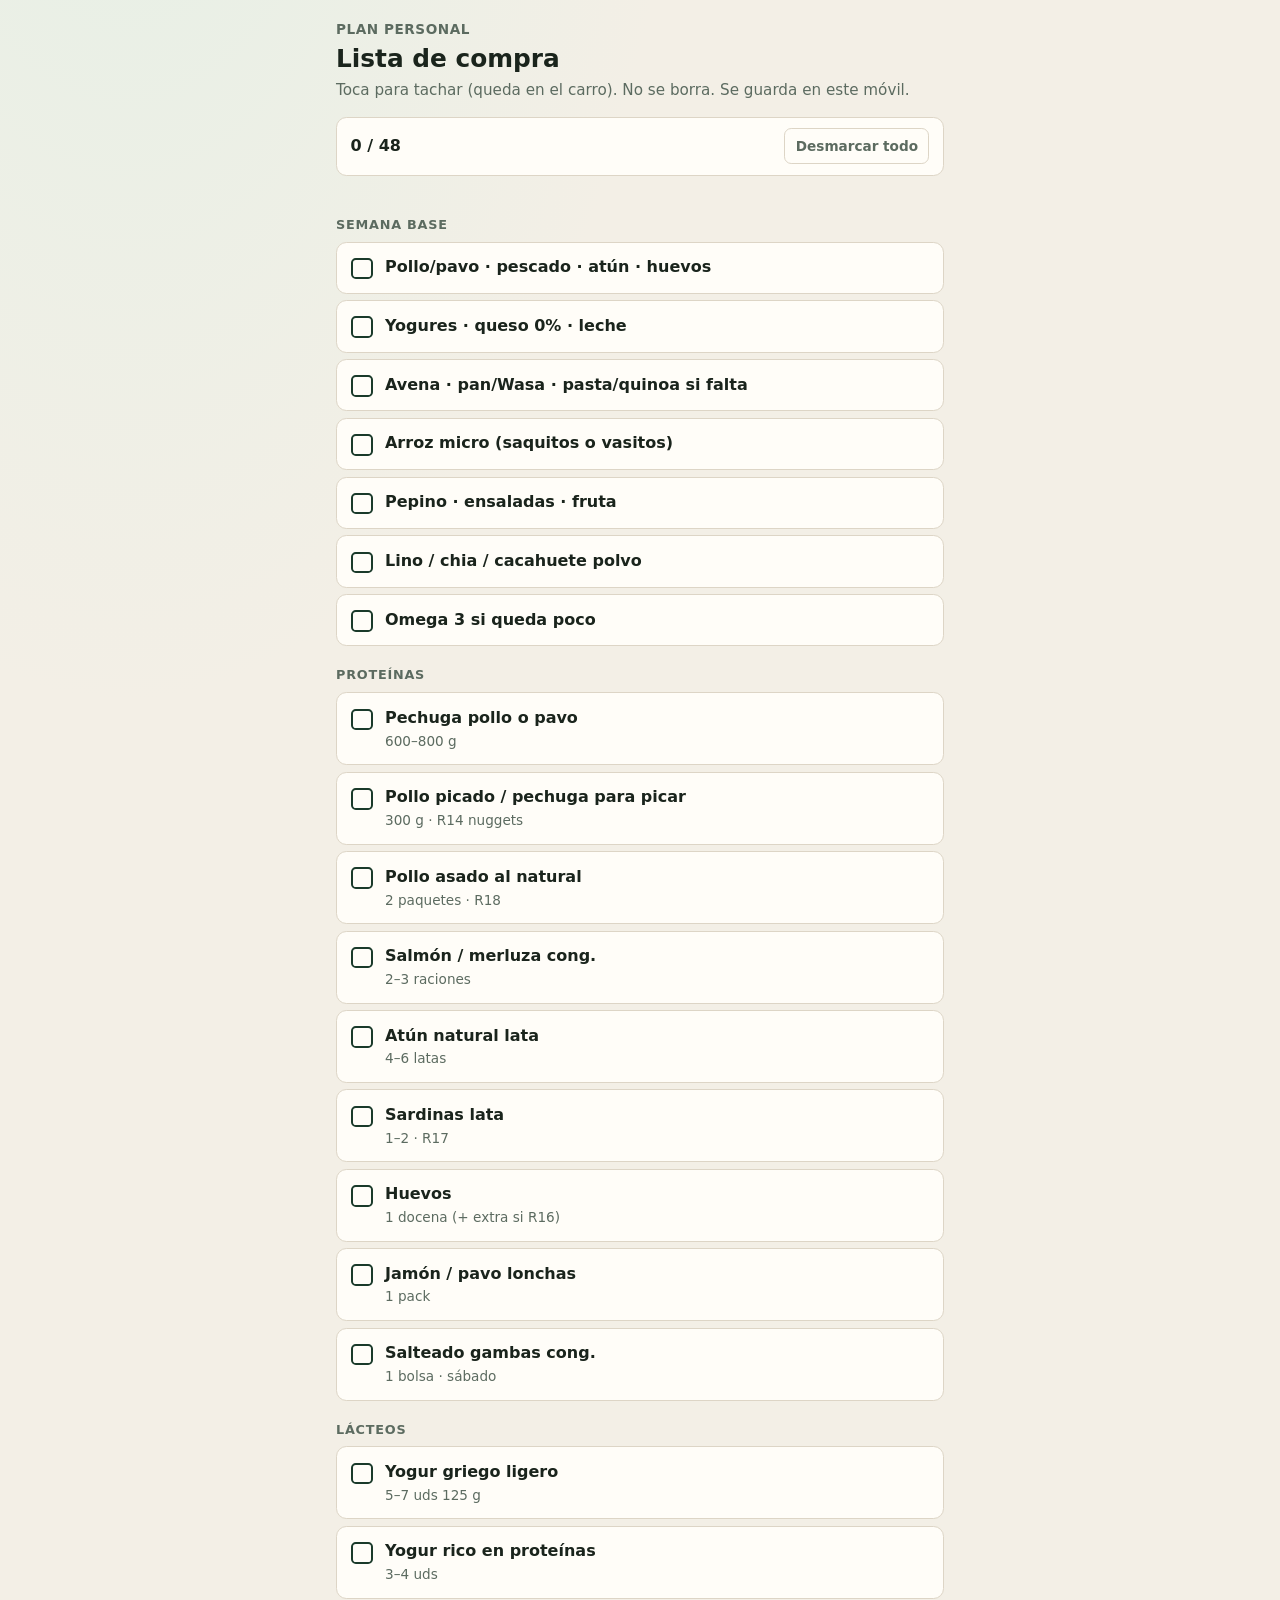
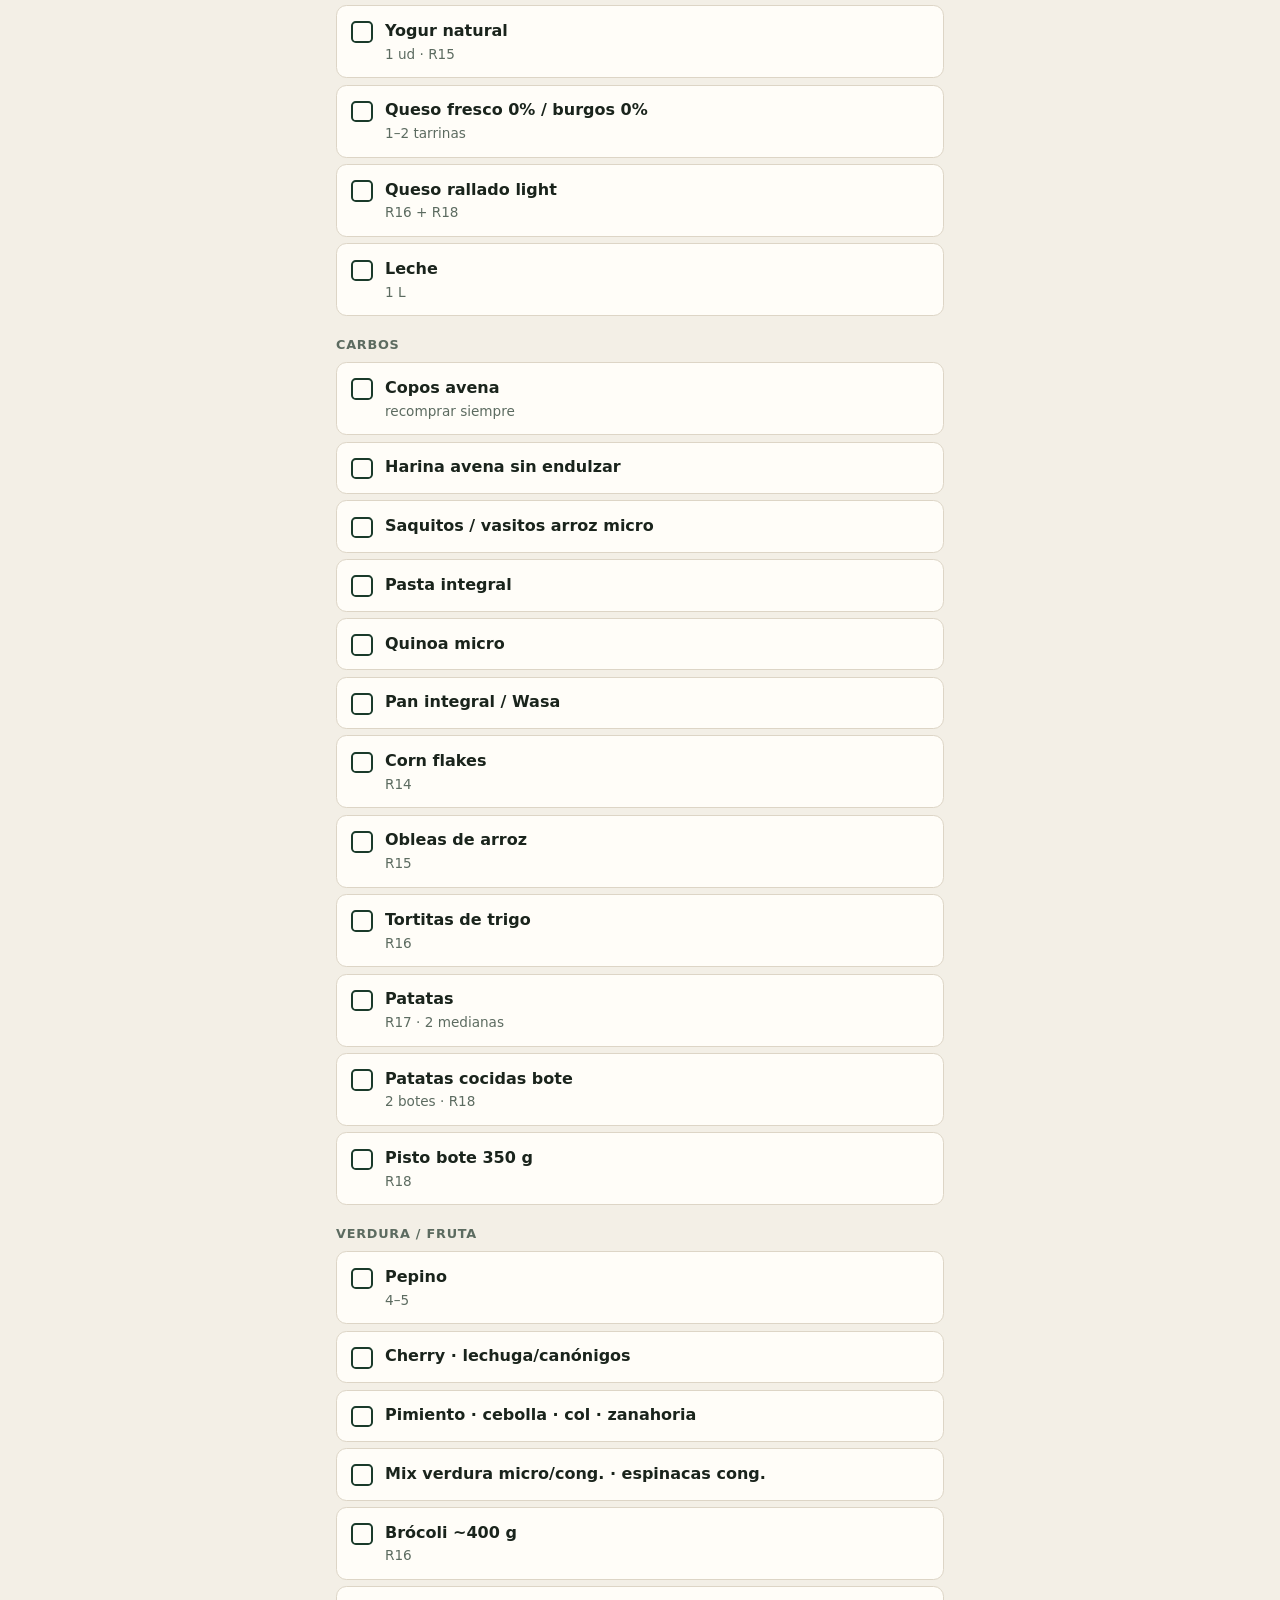
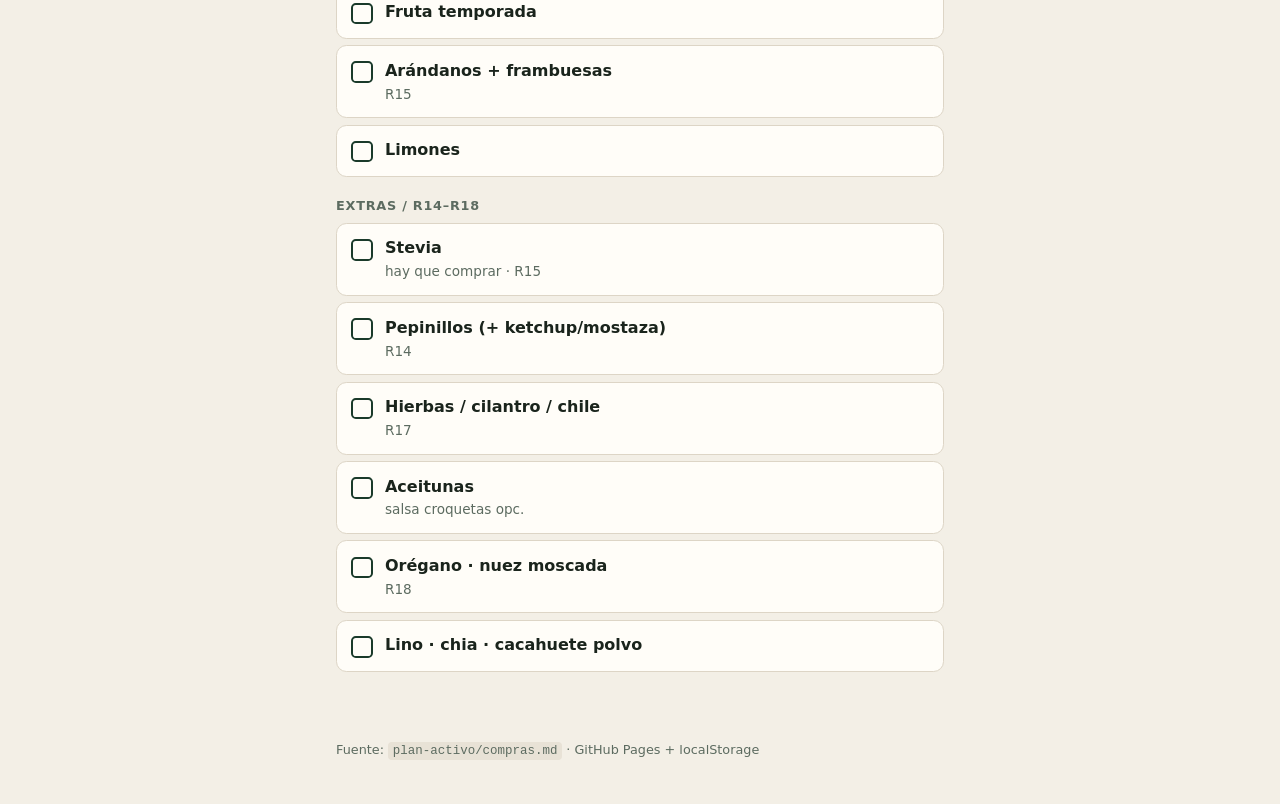
==== docs/compras.html @ 6350624b "Add active meal plan, interactive shopping checklist, and reorganize archives. Publish plan-activo/r" ====
<!DOCTYPE html>
<html lang="es">
<head>
  <meta charset="utf-8" />
  <meta name="viewport" content="width=device-width, initial-scale=1, viewport-fit=cover" />
  <meta name="theme-color" content="#1a3a2a" />
  <title>Lista de compra — plan personal</title>
  <link rel="stylesheet" href="styles.css" />
</head>
<body>
  <header class="top">
    <p class="brand"><a href="index.html">Plan personal</a></p>
    <h1>Lista de compra</h1>
    <p class="sub">Toca para tachar (queda en el carro). No se borra. Se guarda en este móvil.</p>
    <div class="bar">
      <span id="progress">0 / 0</span>
      <button type="button" id="btn-reset" class="ghost">Desmarcar todo</button>
    </div>
  </header>

  <main id="list"></main>

  <footer class="foot">
    <p>Fuente: <code>plan-activo/compras.md</code> · GitHub Pages + localStorage</p>
  </footer>

  <script src="compras-data.js"></script>
  <script src="compras-app.js"></script>
</body>
</html>
---- docs/styles.css ----
:root {
  --bg: #f3efe6;
  --ink: #1a241c;
  --muted: #5c6b60;
  --card: #fffdf8;
  --accent: #1a3a2a;
  --accent-soft: #d8e8dc;
  --done: #6b7a6e;
  --line: #ddd5c6;
  --tap: 3rem;
}

* { box-sizing: border-box; }

body {
  margin: 0;
  font-family: "Segoe UI", system-ui, sans-serif;
  background:
    radial-gradient(ellipse 80% 50% at 10% -10%, #e4f0e6 0%, transparent 55%),
    var(--bg);
  color: var(--ink);
  line-height: 1.4;
  min-height: 100dvh;
}

a { color: var(--accent); }

.top {
  padding: 1.25rem 1rem 0.75rem;
  max-width: 40rem;
  margin: 0 auto;
}

.brand {
  margin: 0 0 0.35rem;
  font-size: 0.85rem;
  letter-spacing: 0.04em;
  text-transform: uppercase;
  color: var(--muted);
}

.brand a { text-decoration: none; color: inherit; font-weight: 600; }

h1 {
  margin: 0 0 0.4rem;
  font-size: 1.55rem;
  line-height: 1.15;
}

.sub {
  margin: 0 0 1rem;
  color: var(--muted);
  font-size: 0.95rem;
}

.bar {
  display: flex;
  align-items: center;
  justify-content: space-between;
  gap: 0.75rem;
  padding: 0.65rem 0.85rem;
  background: var(--card);
  border: 1px solid var(--line);
  border-radius: 0.65rem;
  font-weight: 600;
}

button.ghost {
  appearance: none;
  border: 1px solid var(--line);
  background: transparent;
  color: var(--muted);
  font: inherit;
  font-size: 0.85rem;
  padding: 0.4rem 0.65rem;
  border-radius: 0.45rem;
  min-height: 2.25rem;
}

button.ghost:active { background: var(--accent-soft); }

#list {
  max-width: 40rem;
  margin: 0 auto;
  padding: 0.5rem 1rem 3rem;
}

.section {
  margin: 1.25rem 0 0.5rem;
}

.section h2 {
  margin: 0 0 0.5rem;
  font-size: 0.8rem;
  text-transform: uppercase;
  letter-spacing: 0.06em;
  color: var(--muted);
}

.item {
  display: flex;
  align-items: flex-start;
  gap: 0.75rem;
  width: 100%;
  text-align: left;
  padding: 0.85rem 0.9rem;
  min-height: var(--tap);
  margin: 0 0 0.4rem;
  border: 1px solid var(--line);
  border-radius: 0.65rem;
  background: var(--card);
  font: inherit;
  color: inherit;
  cursor: pointer;
  -webkit-tap-highlight-color: transparent;
}

.item:active { transform: scale(0.99); }

.item .box {
  flex: 0 0 1.35rem;
  width: 1.35rem;
  height: 1.35rem;
  margin-top: 0.1rem;
  border: 2px solid var(--accent);
  border-radius: 0.3rem;
  display: grid;
  place-items: center;
  font-size: 0.85rem;
  line-height: 1;
}

.item .text { flex: 1; }
.item .name { font-weight: 600; display: block; }
.item .meta {
  display: block;
  font-size: 0.85rem;
  color: var(--muted);
  margin-top: 0.15rem;
}

.item.done {
  background: #eef2ef;
  border-color: #cfd8d1;
}

.item.done .name,
.item.done .meta {
  text-decoration: line-through;
  color: var(--done);
}

.item.done .box {
  background: var(--accent);
  color: #fff;
  border-color: var(--accent);
}

.cards {
  max-width: 40rem;
  margin: 0 auto;
  padding: 0.5rem 1rem 2rem;
  display: grid;
  gap: 0.65rem;
}

.card {
  display: block;
  padding: 1rem 1.1rem;
  background: var(--card);
  border: 1px solid var(--line);
  border-radius: 0.75rem;
  text-decoration: none;
  color: inherit;
}

.card.primary {
  background: var(--accent);
  color: #f5faf6;
  border-color: var(--accent);
}

.card.primary span { color: #c5d9cc; }

.card strong { display: block; font-size: 1.1rem; margin-bottom: 0.25rem; }
.card span { color: var(--muted); font-size: 0.9rem; }

.foot {
  max-width: 40rem;
  margin: 0 auto;
  padding: 0 1rem 2rem;
  color: var(--muted);
  font-size: 0.8rem;
}

.foot code {
  font-size: 0.78rem;
  background: #e8e2d6;
  padding: 0.1rem 0.3rem;
  border-radius: 0.25rem;
}
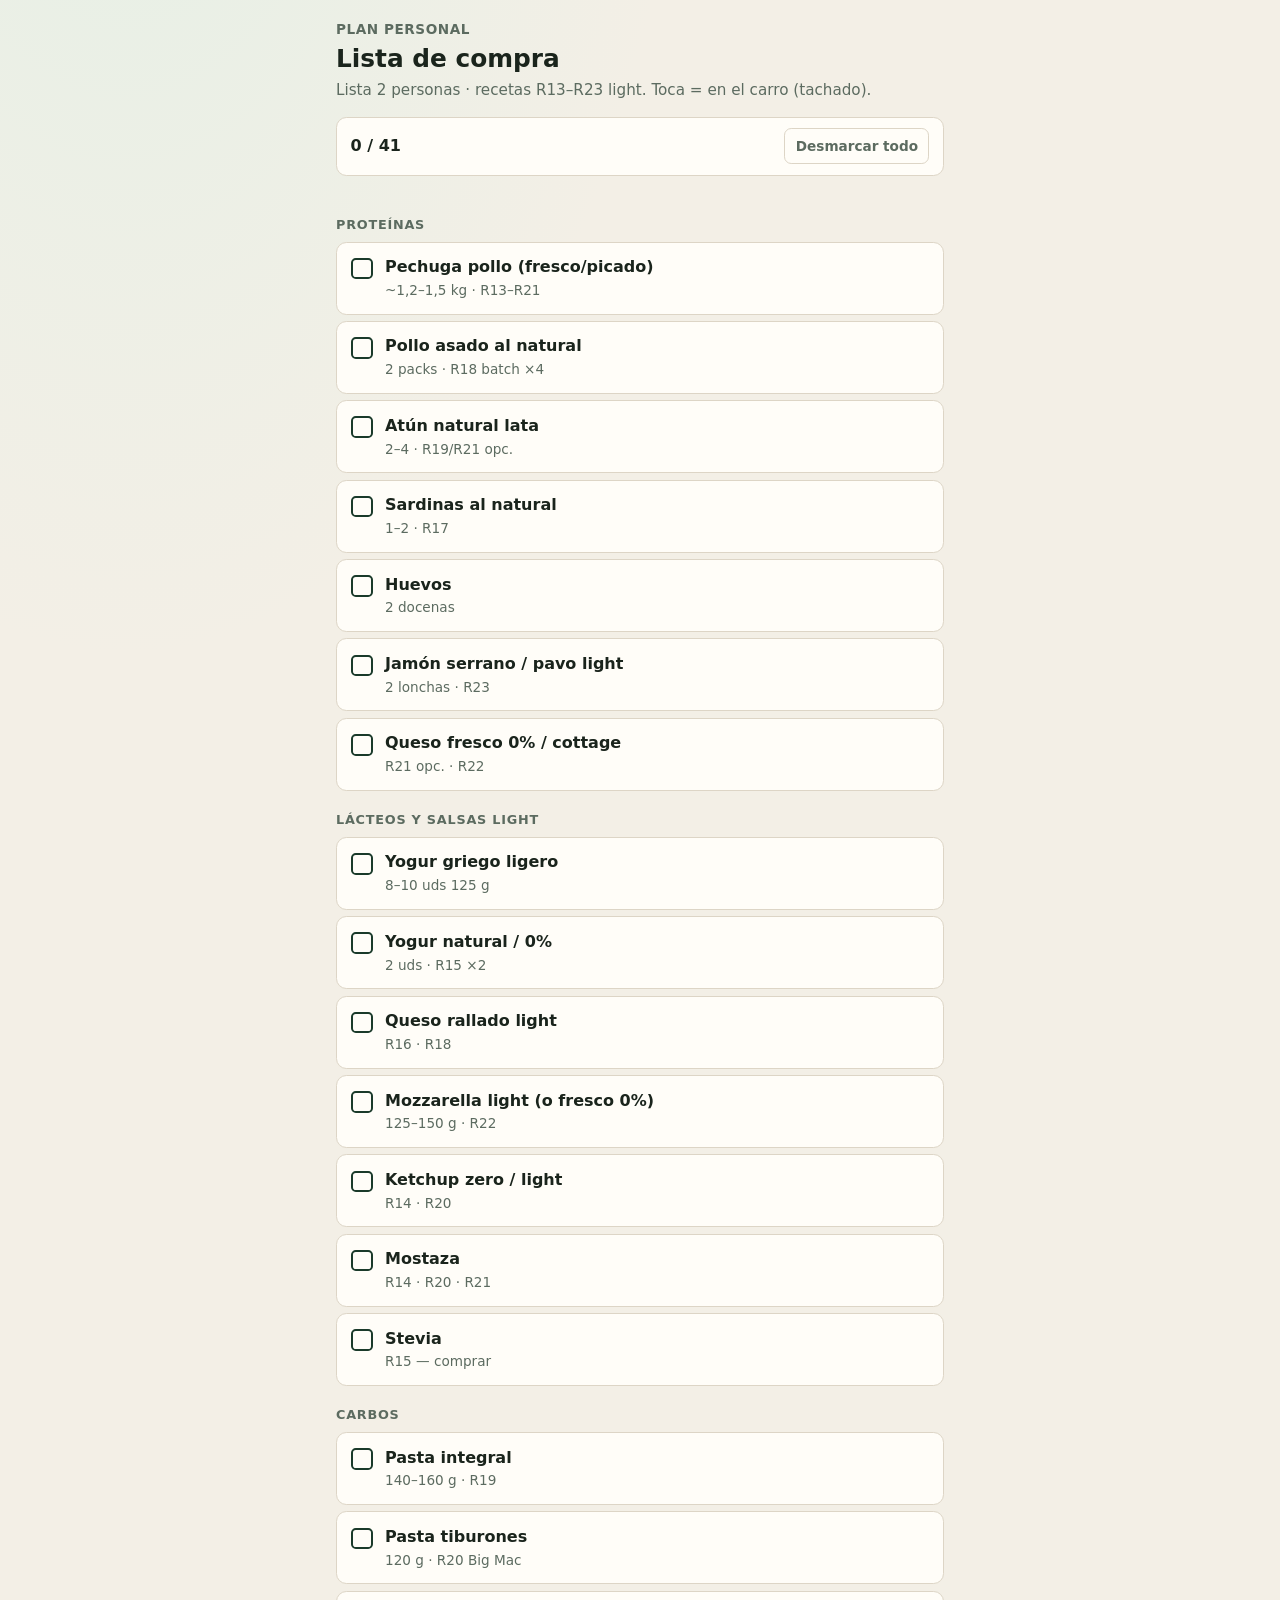
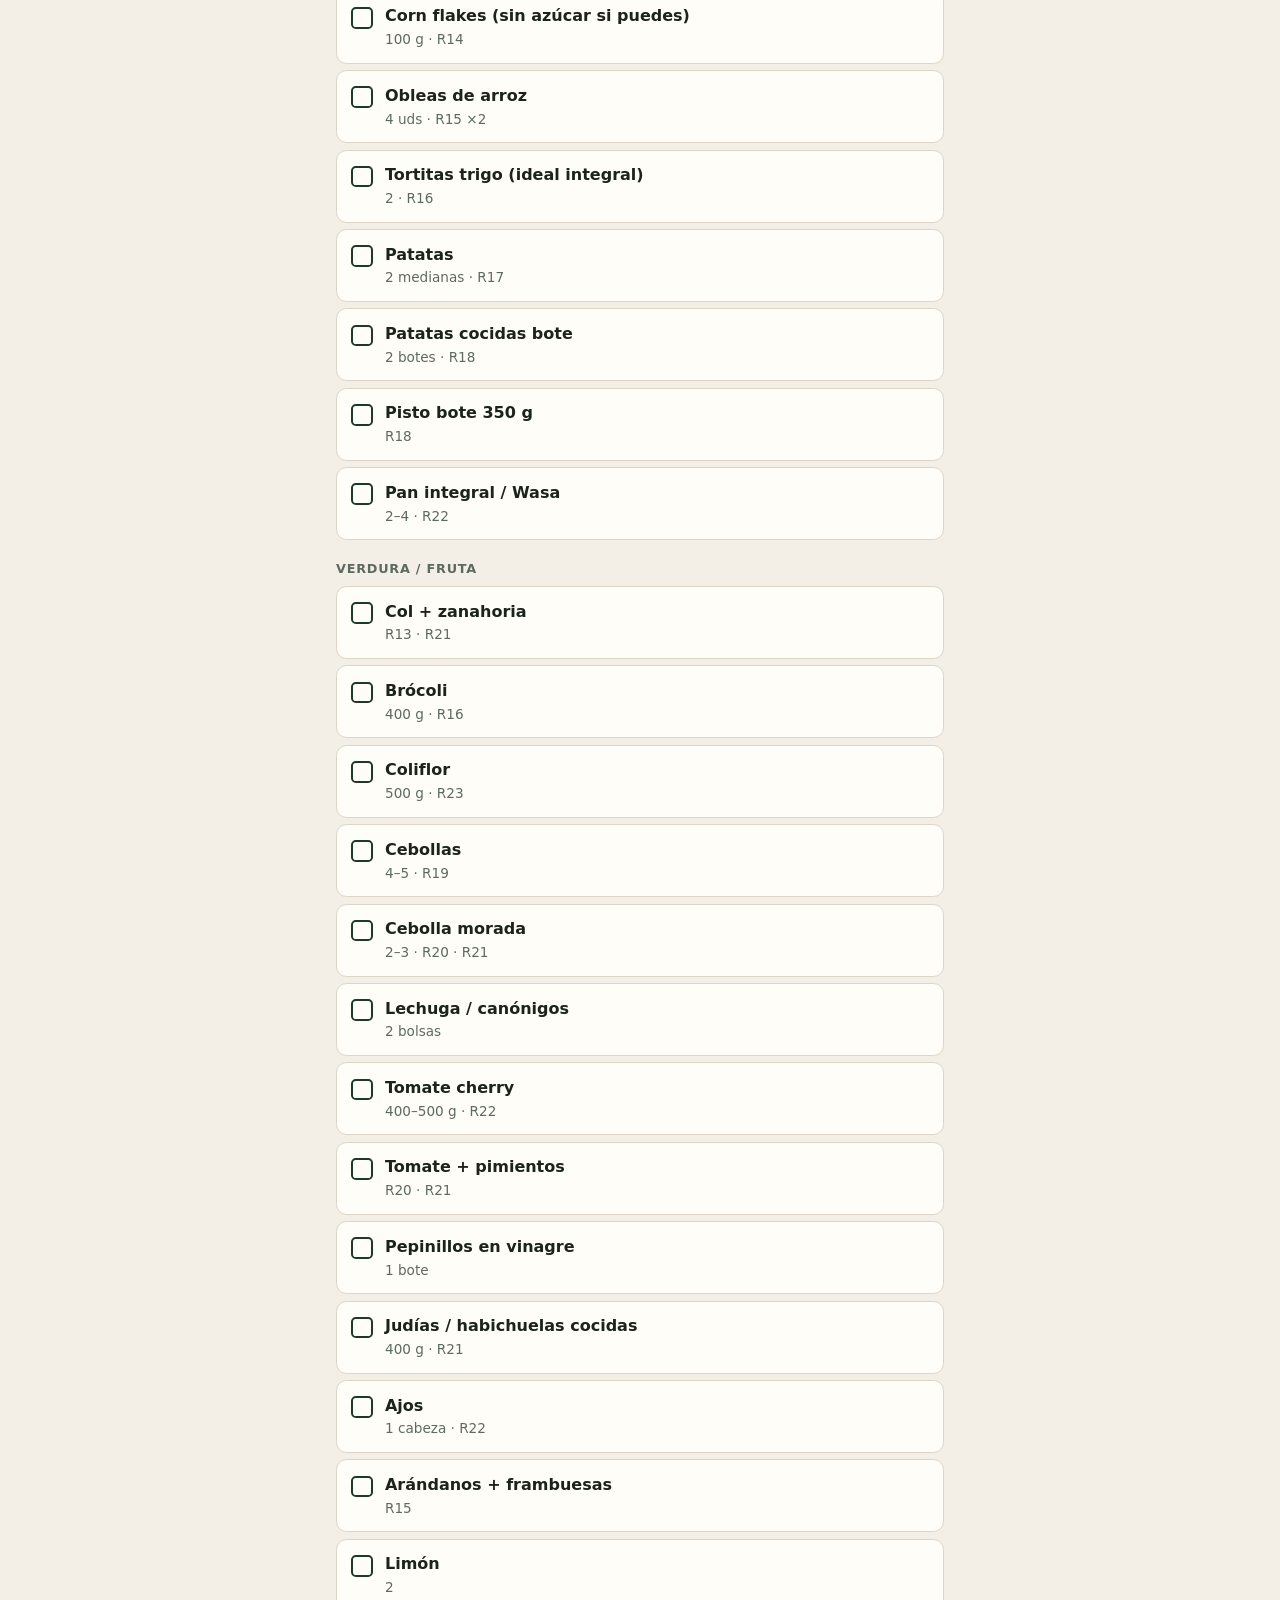
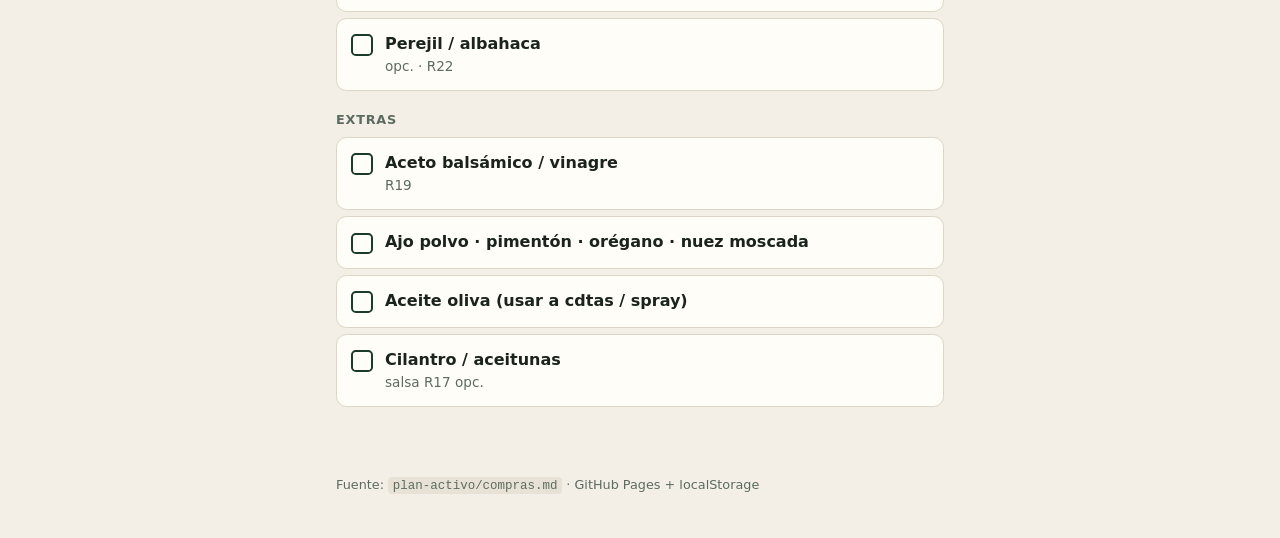
==== commit a3a03bf7: "Add light recipes R20–R23 and 2-person shopping checklist for R13–R23. Healthy swaps across R13–R23 " ====
--- a/docs/compras.html
+++ b/docs/compras.html
@@ -11,7 +11,7 @@
   <header class="top">
     <p class="brand"><a href="index.html">Plan personal</a></p>
     <h1>Lista de compra</h1>
-    <p class="sub">Toca para tachar (queda en el carro). No se borra. Se guarda en este móvil.</p>
+    <p class="sub">Lista 2 personas · recetas R13–R23 light. Toca = en el carro (tachado).</p>
     <div class="bar">
       <span id="progress">0 / 0</span>
       <button type="button" id="btn-reset" class="ghost">Desmarcar todo</button>
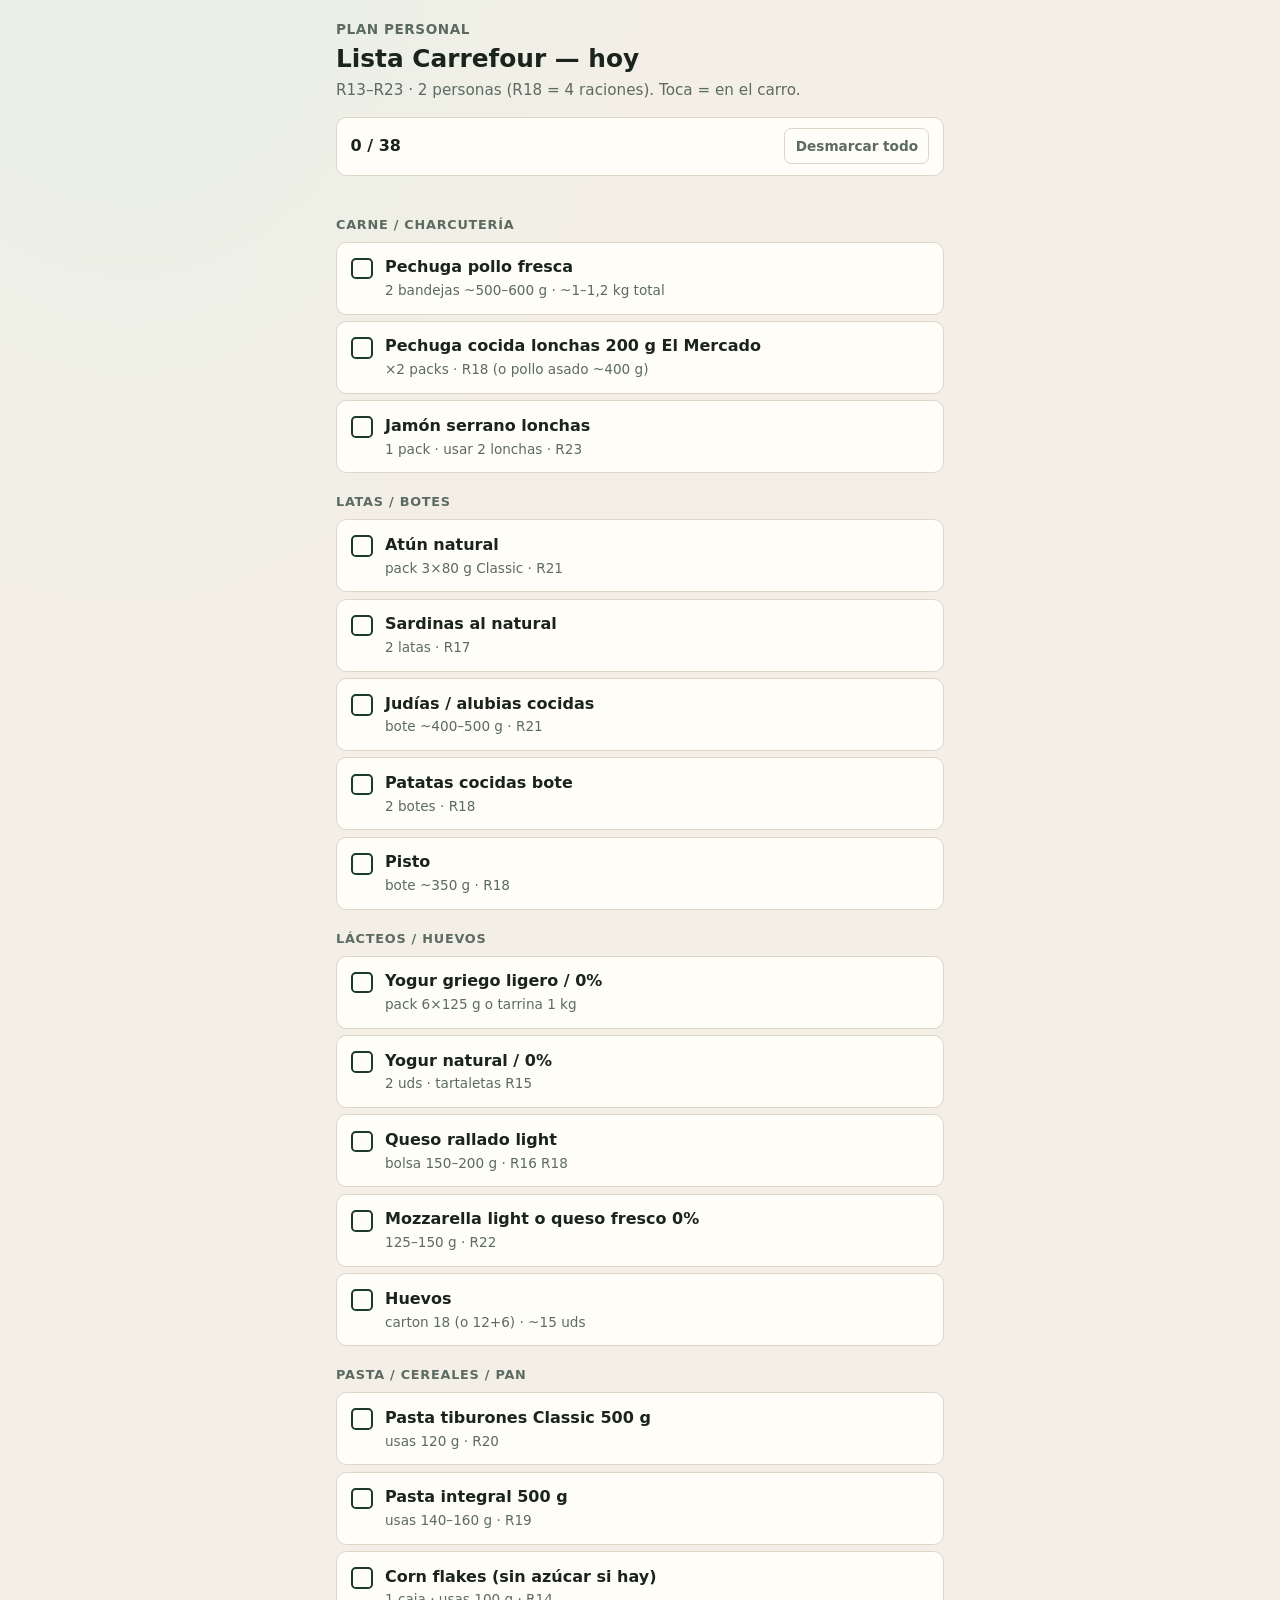
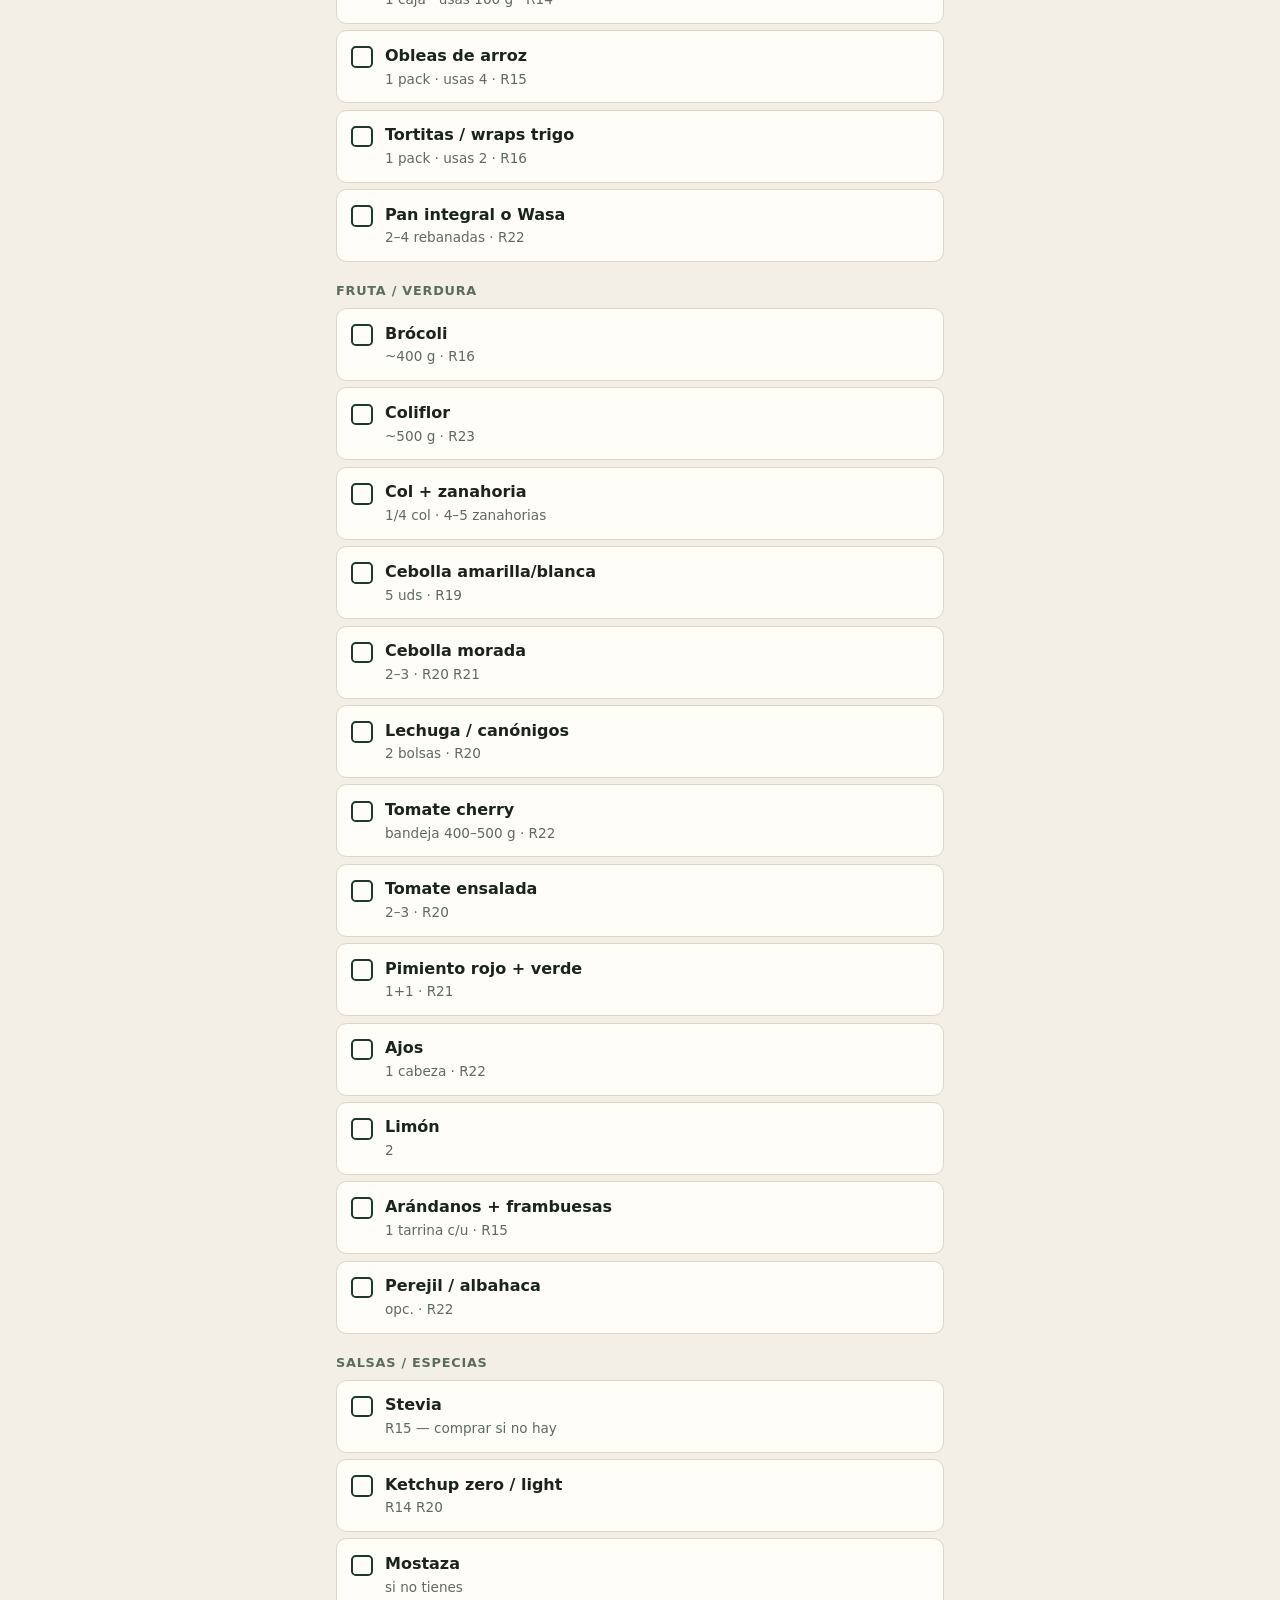
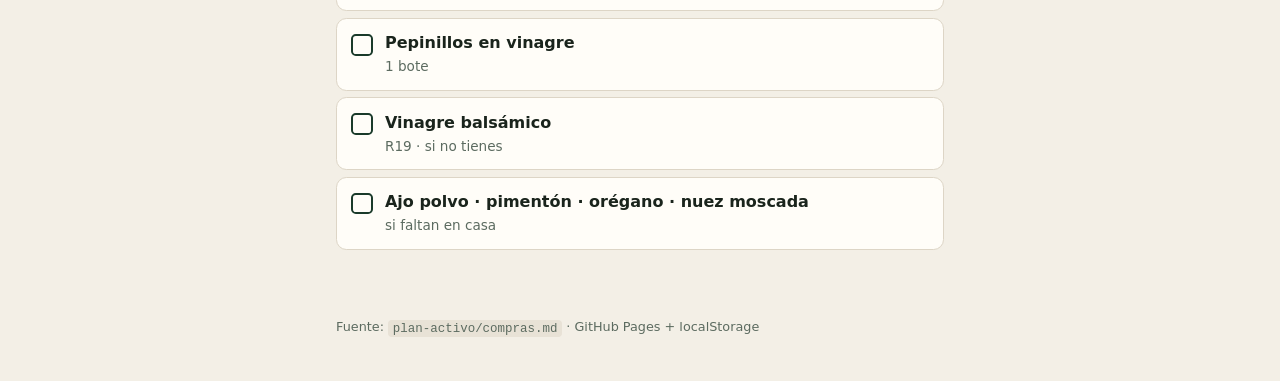
==== commit 78d14f61: "Add Carrefour shopping list for R13–R23 with store pack sizes. Sized for two people (R18 batch of fo" ====
--- a/docs/compras.html
+++ b/docs/compras.html
@@ -10,8 +10,8 @@
 <body>
   <header class="top">
     <p class="brand"><a href="index.html">Plan personal</a></p>
-    <h1>Lista de compra</h1>
-    <p class="sub">Lista 2 personas · recetas R13–R23 light. Toca = en el carro (tachado).</p>
+    <h1>Lista Carrefour — hoy</h1>
+    <p class="sub">R13–R23 · 2 personas (R18 = 4 raciones). Toca = en el carro.</p>
     <div class="bar">
       <span id="progress">0 / 0</span>
       <button type="button" id="btn-reset" class="ghost">Desmarcar todo</button>
